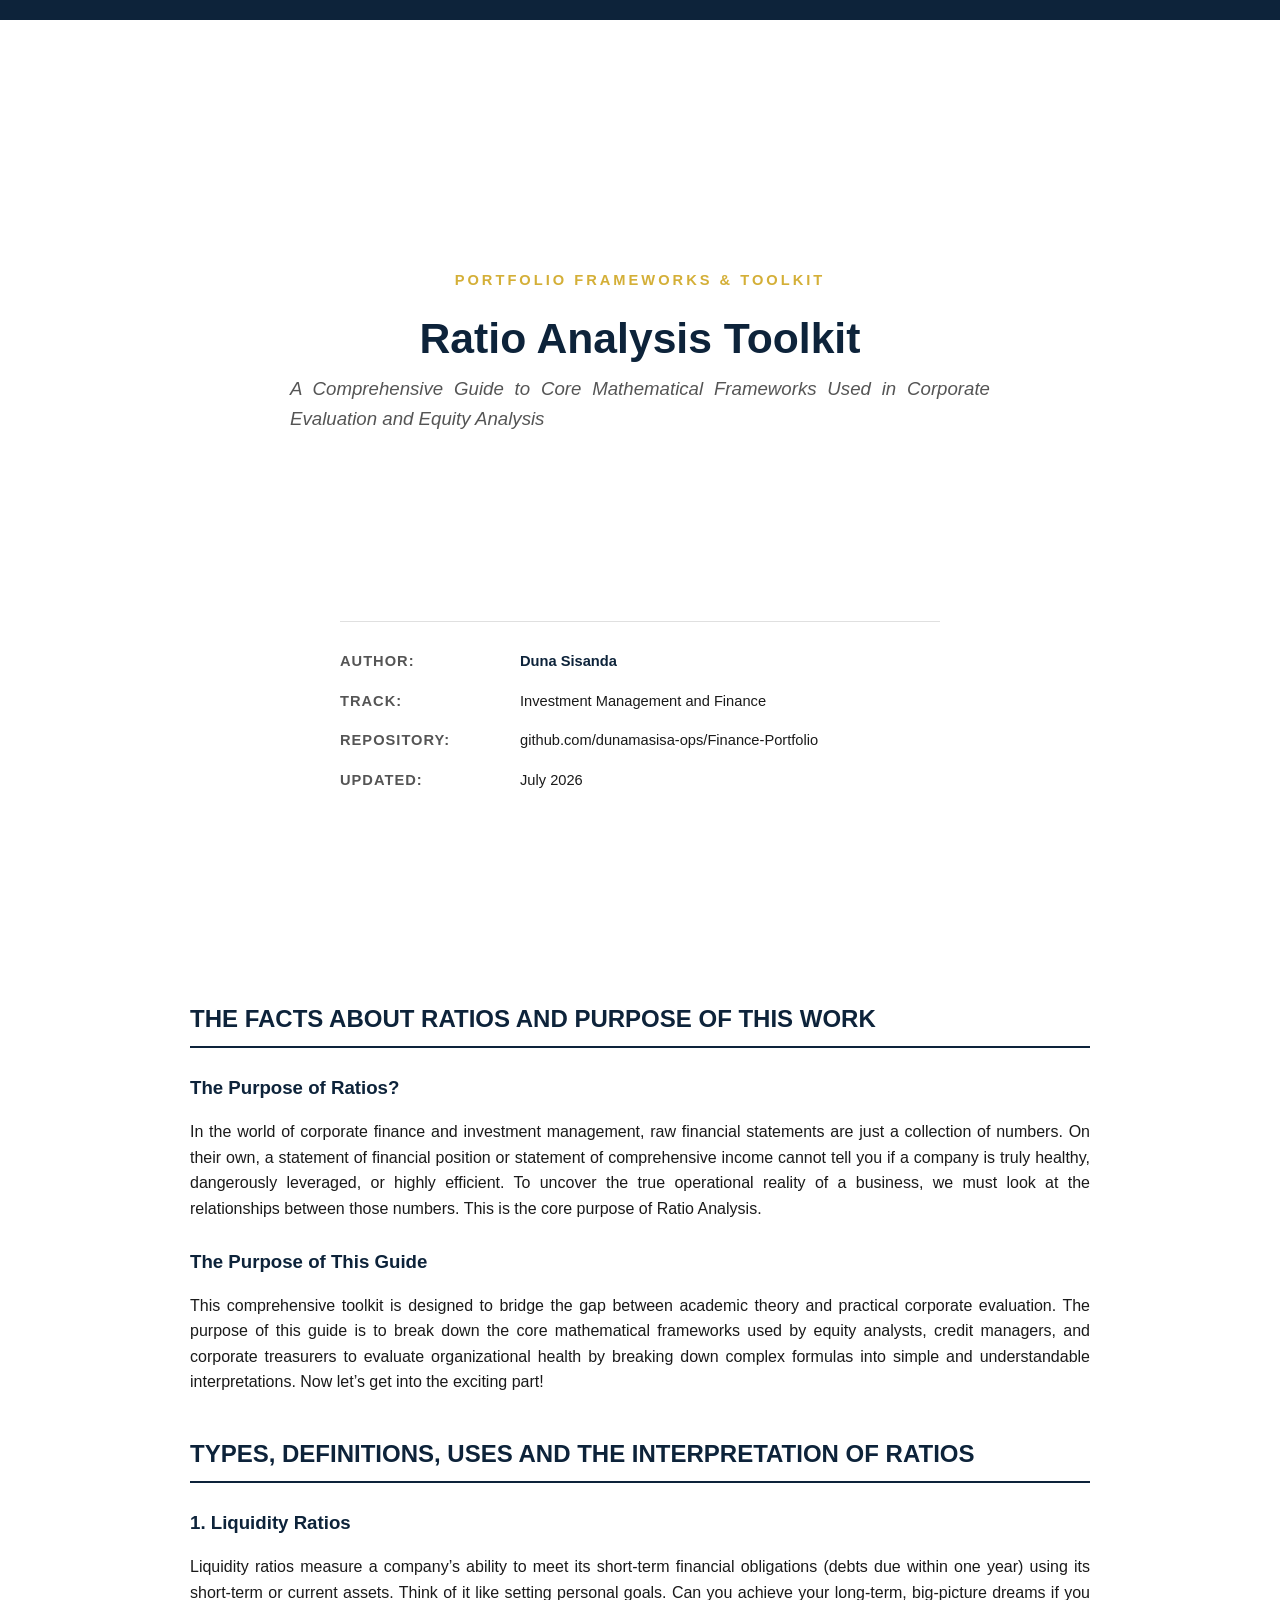
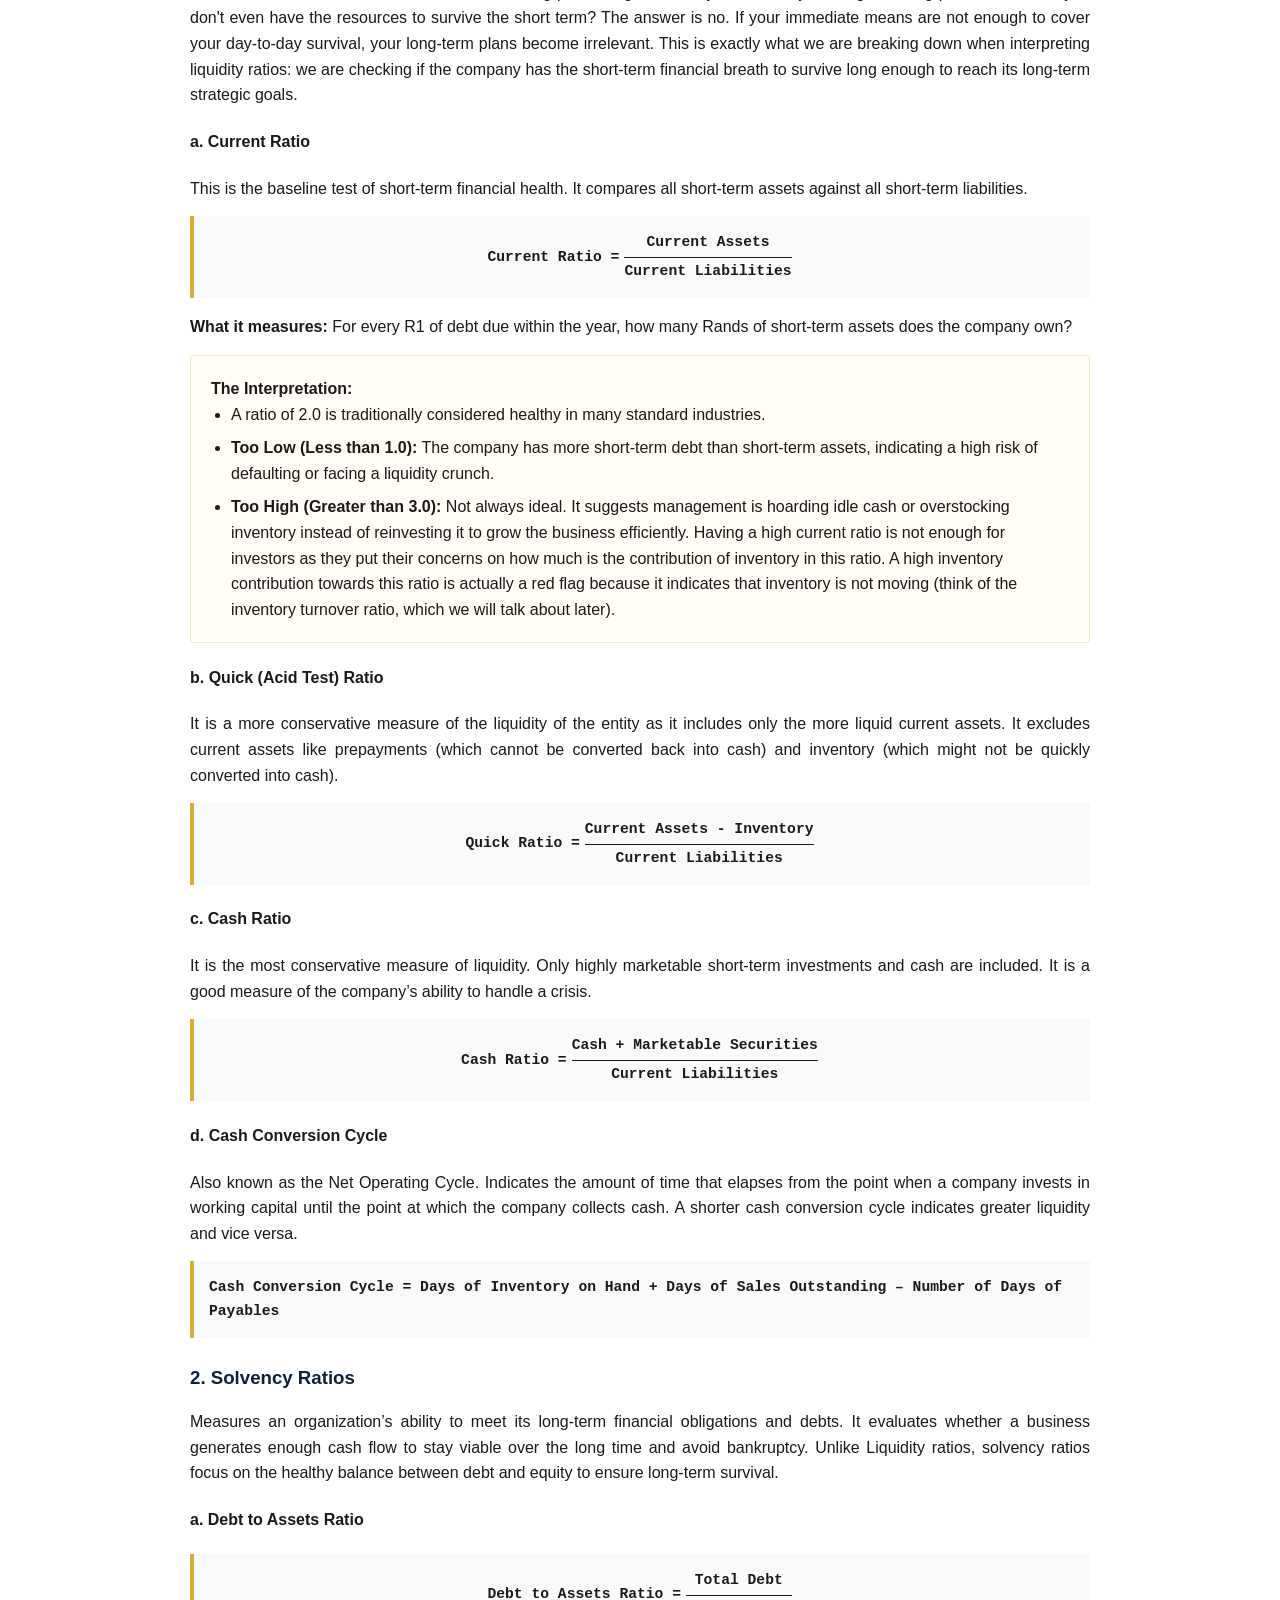
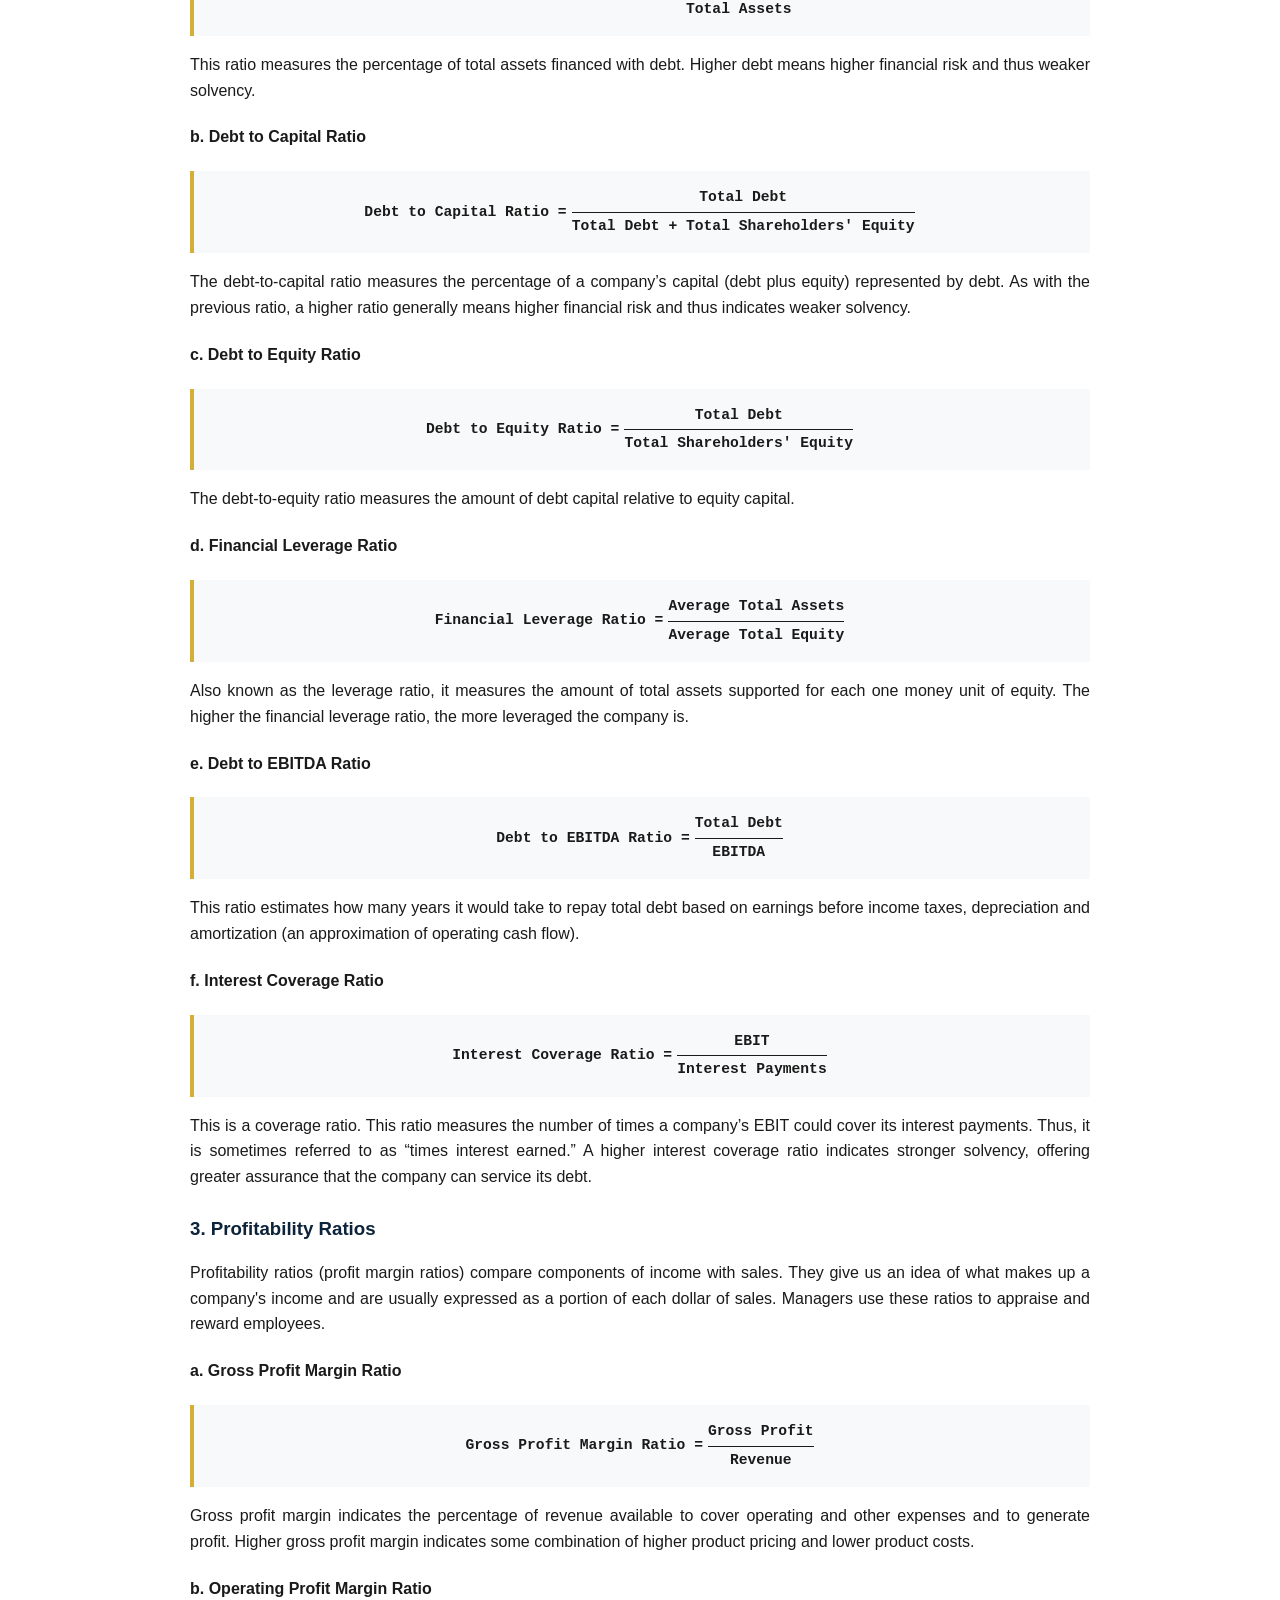
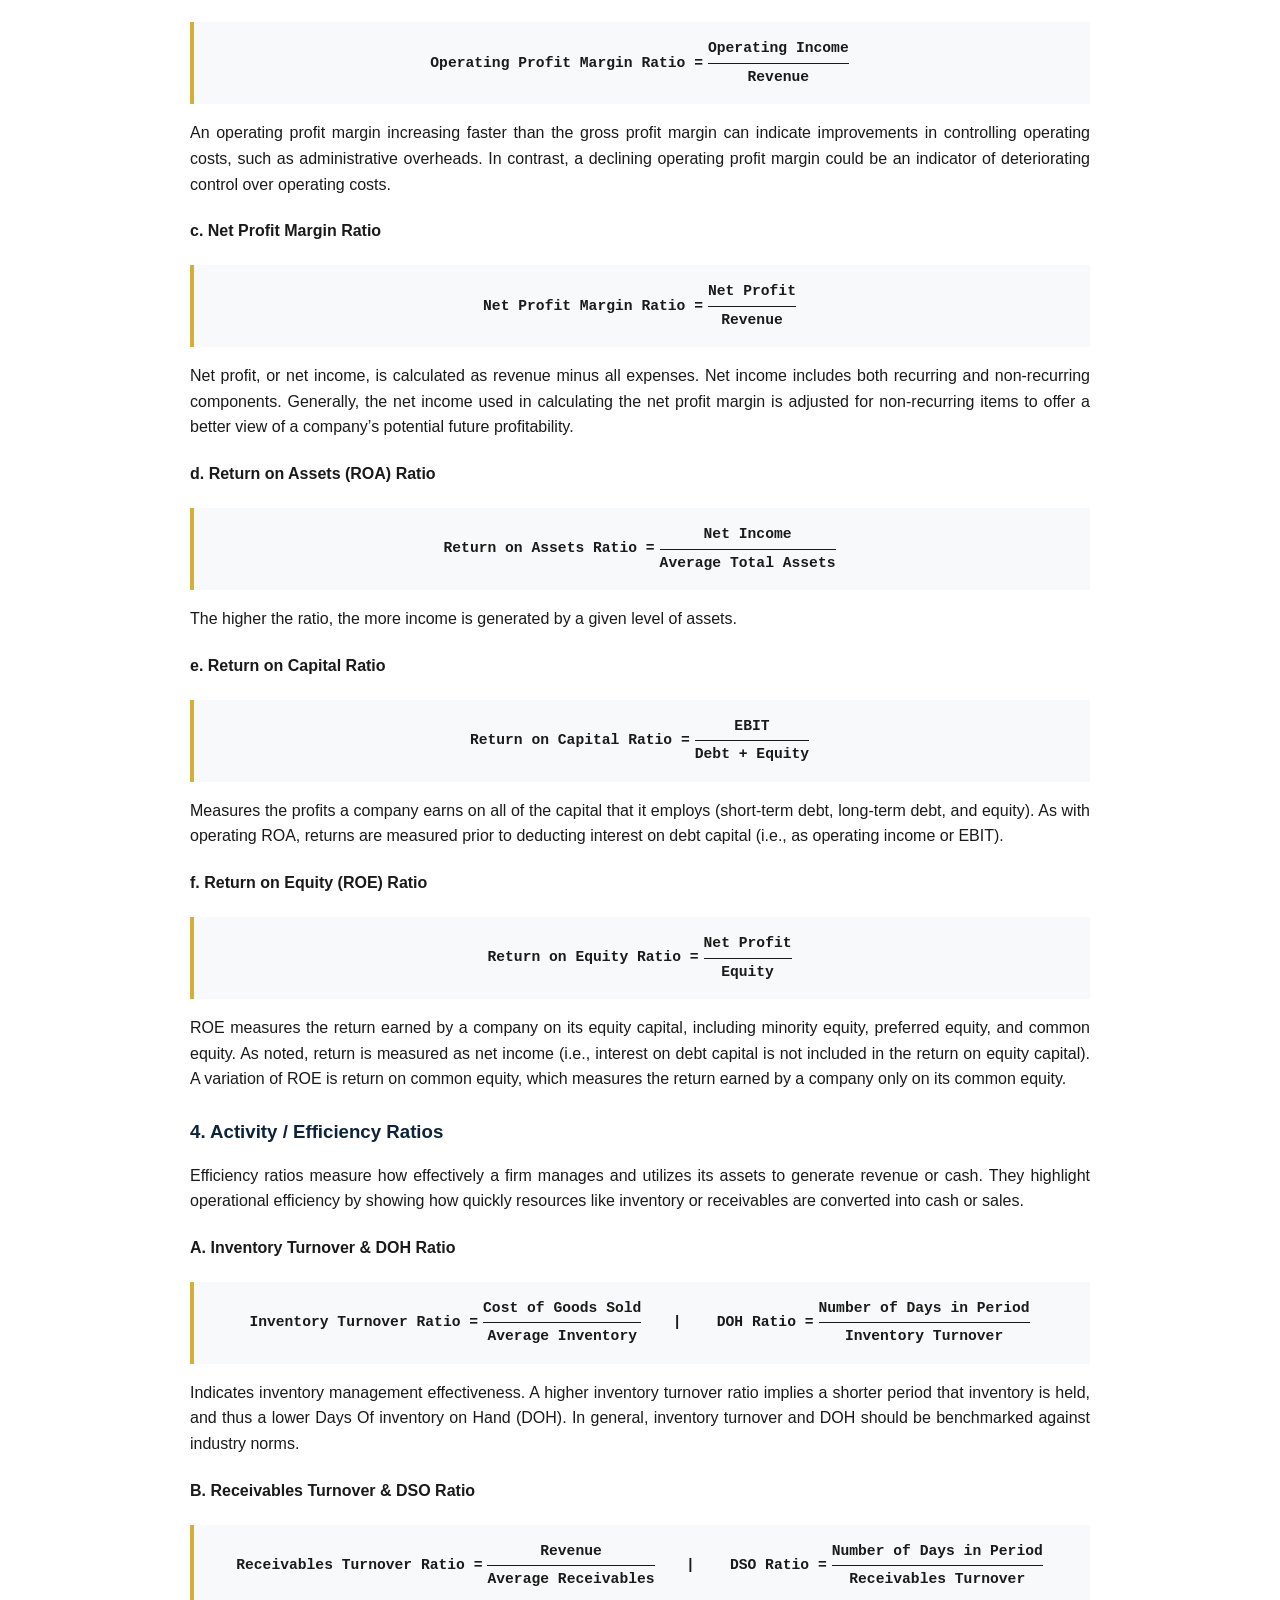
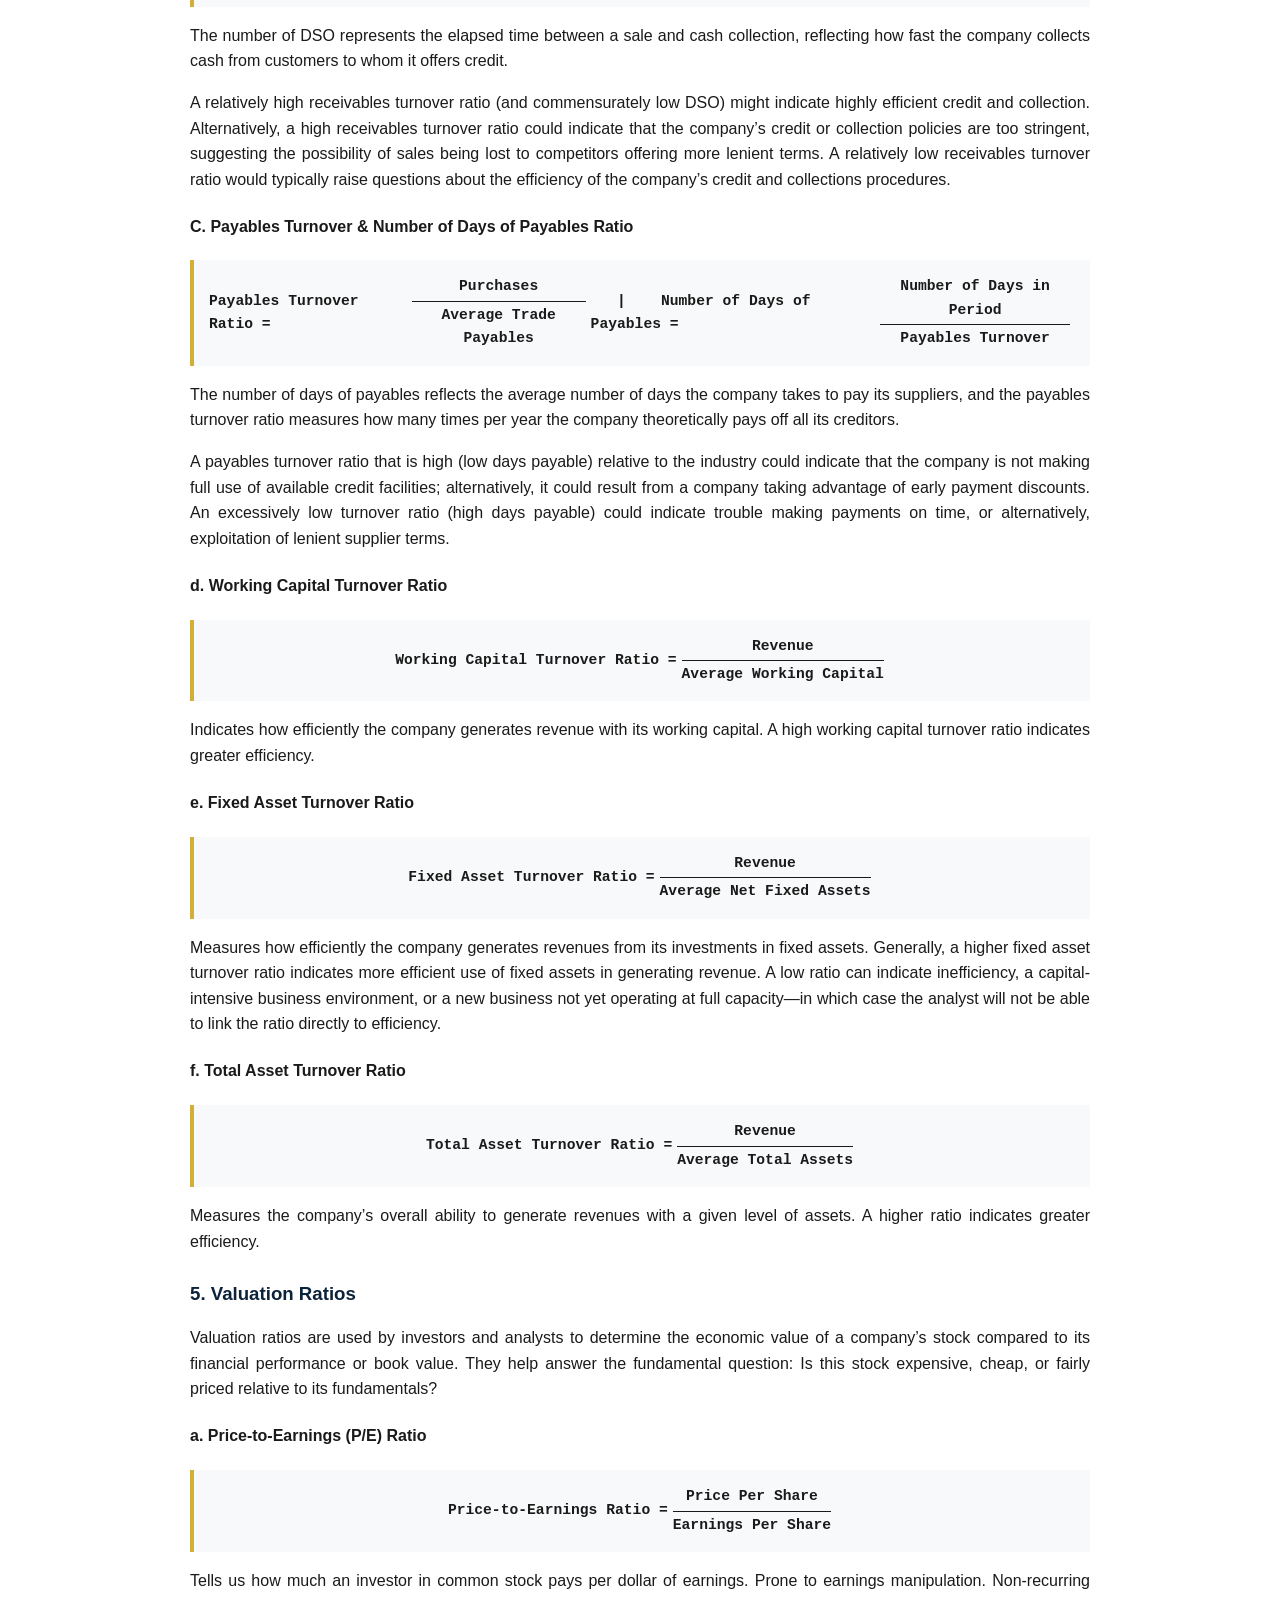
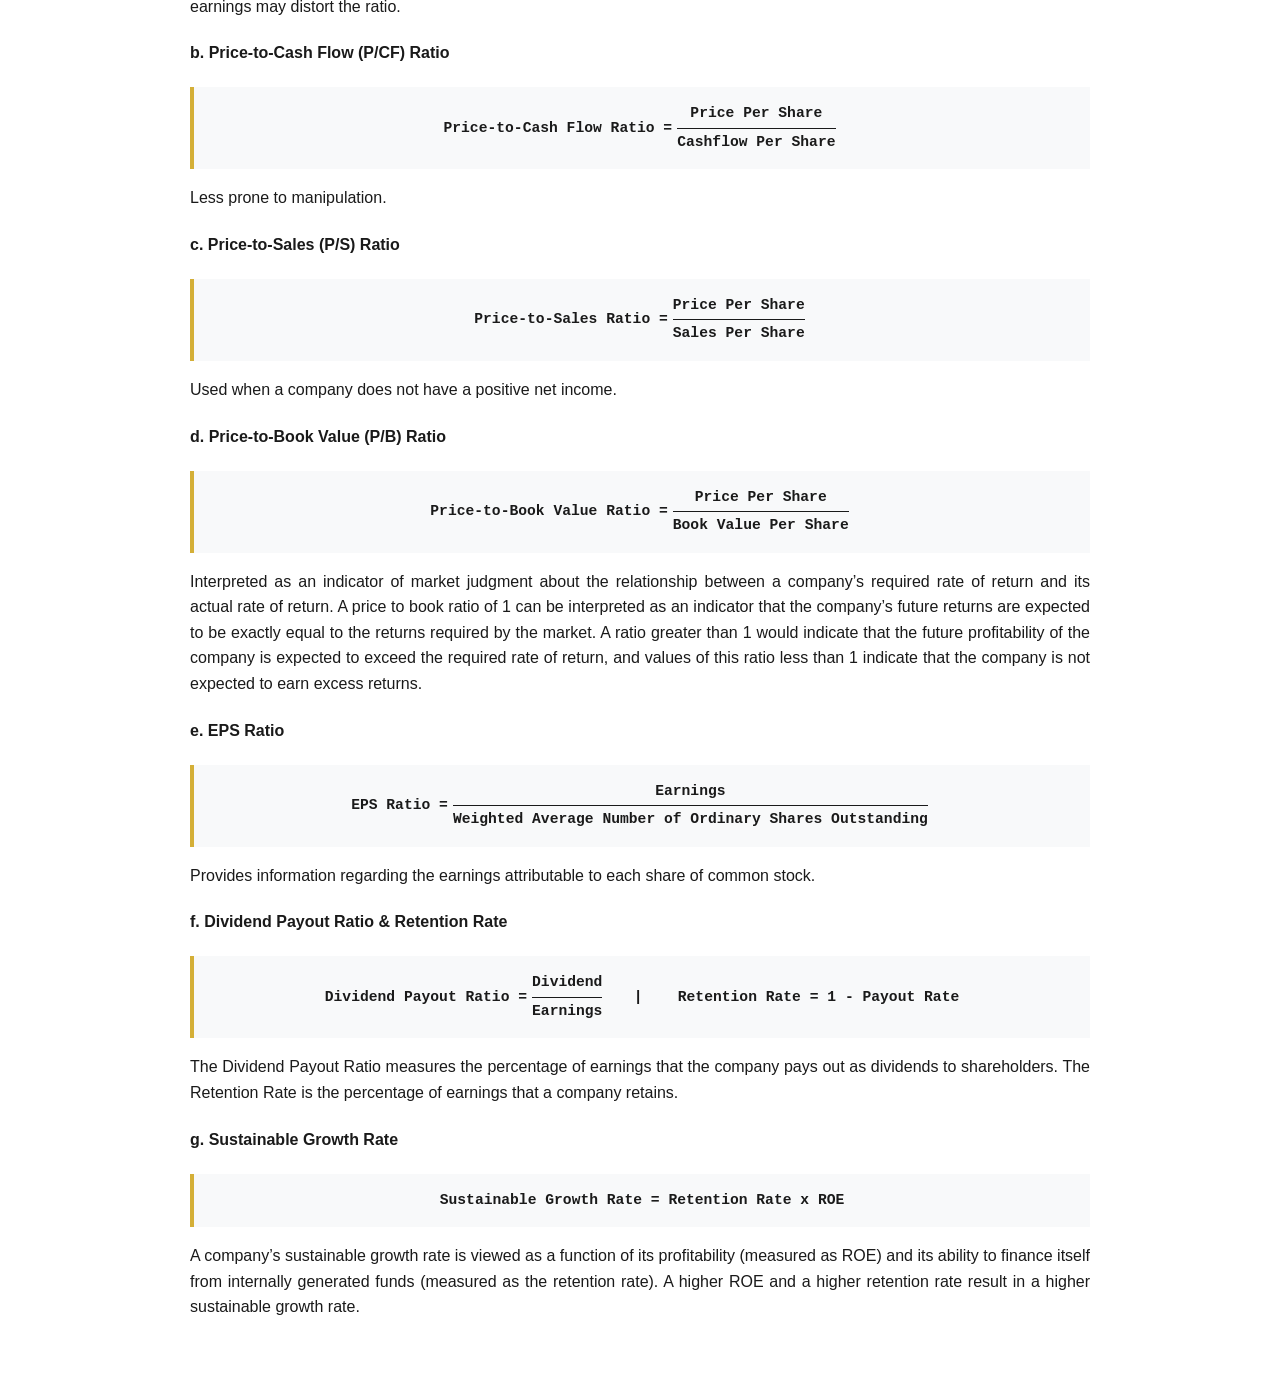
==== ratios.html @ 5b44b795 "Add financial analysis toolkit in ratios.html This HTML file contains a comprehensive financial anal" ====
<!DOCTYPE html>
<html lang="en">
<head>
    <meta charset="UTF-8">
    <meta name="viewport" content="width=device-width, initial-scale=1.0">
    <title>Financial Analysis & Valuation Toolkit</title>
    <style>
        :root {
            --primary-navy: #0d233a;
            --accent-gold: #d4af37;
            --dark-gray: #1a1a1a;
            --light-bg: #f8f9fa;
            --border-color: #e0e0e0;
            --text-muted: #555555;
        }

        body {
            font-family: 'Segoe UI', Arial, sans-serif;
            line-height: 1.6;
            color: var(--dark-gray);
            background-color: #ffffff;
            margin: 0;
            padding: 0;
        }

        /* Cover Page Section */
        .cover-page {
            height: 100vh;
            display: flex;
            flex-direction: column;
            justify-content: space-between;
            padding: 40px;
            box-sizing: border-box;
            background: linear-gradient(to bottom, var(--primary-navy) 20px, #ffffff 20px);
        }

        .cover-header {
            text-align: center;
            margin-top: 40px;
        }

        .portfolio-tag {
            font-size: 11pt;
            text-transform: uppercase;
            letter-spacing: 3px;
            color: var(--accent-gold);
            font-weight: bold;
        }

        .main-title {
            font-size: 32pt;
            font-weight: bold;
            color: var(--primary-navy);
            margin: 20px 0 10px 0;
            line-height: 1.2;
        }

        .subtitle {
            font-size: 14pt;
            font-style: italic;
            color: var(--text-muted);
            max-width: 700px;
            margin: 0 auto;
        }

        .cover-metadata {
            width: 100%;
            max-width: 600px;
            margin: 0 auto 60px auto;
            border-top: 1px solid var(--border-color);
            padding-top: 20px;
        }

        .meta-table {
            width: 100%;
            border-collapse: collapse;
        }

        .meta-table td {
            padding: 8px 0;
            font-size: 11pt;
        }

        .meta-label {
            font-weight: bold;
            color: var(--text-muted);
            text-transform: uppercase;
            letter-spacing: 1px;
            width: 30%;
        }

        .meta-value {
            color: var(--dark-gray);
        }

        /* Content Section */
        .content-container {
            max-width: 900px;
            margin: 0 auto;
            padding: 60px 20px;
        }

        h2 {
            color: var(--primary-navy);
            border-bottom: 2px solid var(--primary-navy);
            padding-bottom: 8px;
            margin-top: 40px;
            text-transform: uppercase;
            font-size: 18pt;
        }

        h3 {
            color: var(--primary-navy);
            font-size: 14pt;
            margin-top: 25px;
            margin-bottom: 10px;
        }

        p {
            margin-bottom: 15px;
            text-align: justify;
        }

        .formula-box {
            background-color: var(--light-bg);
            border-left: 4px solid var(--accent-gold);
            padding: 15px;
            margin: 15px 0;
            font-family: 'Courier New', Courier, monospace;
            font-weight: bold;
            font-size: 11pt;
            display: flex;
            align-items: center;
            justify-content: center;
        }

        .formula-fraction {
            display: inline-flex;
            flex-direction: column;
            vertical-align: middle;
            text-align: center;
            padding: 0 5px;
        }

        .numerator {
            border-bottom: 1px solid var(--dark-gray);
            padding-bottom: 2px;
        }

        .denominator {
            padding-top: 2px;
        }

        .interpretation-box {
            background-color: #fffdf6;
            border: 1px solid #f1e6c4;
            padding: 20px;
            border-radius: 4px;
            margin: 15px 0;
        }

        .interpretation-box ul {
            margin: 0;
            padding-left: 20px;
        }

        .interpretation-box li {
            margin-bottom: 8px;
        }

        .interpretation-box li:last-child {
            margin-bottom: 0;
        }

        .back-to-top {
            text-align: right;
            font-size: 9pt;
            margin-top: 10px;
        }

        .back-to-top a {
            color: var(--accent-gold);
            text-decoration: none;
            font-weight: bold;
        }
    </style>
</head>
<body>

    <!-- PORTFOLIO COVER PAGE -->
    <div class="cover-page">
        <div></div>
        <div class="cover-header">
            <span class="portfolio-tag">Portfolio Frameworks & Toolkit</span>
            <h1 class="main-title">Ratio Analysis Toolkit</h1>
            <p class="subtitle">A Comprehensive Guide to Core Mathematical Frameworks Used in Corporate Evaluation and Equity Analysis</p>
        </div>

        <div class="cover-metadata">
            <table class="meta-table">
                <tr>
                    <td class="meta-label">Author:</td>
                    <td class="meta-value" style="font-weight: bold; color: var(--primary-navy);">Duna Sisanda</td>
                </tr>
                <tr>
                    <td class="meta-label">Track:</td>
                    <td class="meta-value">Investment Management and Finance</td>
                </tr>
                <tr>
                    <td class="meta-label">Repository:</td>
                    <td class="meta-value">github.com/dunamasisa-ops/Finance-Portfolio</td>
                </tr>
                <tr>
                    <td class="meta-label">Updated:</td>
                    <td class="meta-value">July 2026</td>
                </tr>
            </table>
        </div>
    </div>

    <!-- MAIN PORTFOLIO CONTENT -->
    <div class="content-container">
        
        <h2>The Facts About Ratios and Purpose of This Work</h2>
        <h3>The Purpose of Ratios?</h3>
        <p>In the world of corporate finance and investment management, raw financial statements are just a collection of numbers. On their own, a statement of financial position or statement of comprehensive income cannot tell you if a company is truly healthy, dangerously leveraged, or highly efficient. To uncover the true operational reality of a business, we must look at the relationships between those numbers. This is the core purpose of Ratio Analysis.</p>
        
        <h3>The Purpose of This Guide</h3>
        <p>This comprehensive toolkit is designed to bridge the gap between academic theory and practical corporate evaluation. The purpose of this guide is to break down the core mathematical frameworks used by equity analysts, credit managers, and corporate treasurers to evaluate organizational health by breaking down complex formulas into simple and understandable interpretations. Now let’s get into the exciting part!</p>

        <h2>Types, Definitions, Uses and the Interpretation of Ratios</h2>

        <!-- 1. LIQUIDITY RATIOS -->
        <h3>1. Liquidity Ratios</h3>
        <p>Liquidity ratios measure a company’s ability to meet its short-term financial obligations (debts due within one year) using its short-term or current assets. Think of it like setting personal goals. Can you achieve your long-term, big-picture dreams if you don't even have the resources to survive the short term? The answer is no. If your immediate means are not enough to cover your day-to-day survival, your long-term plans become irrelevant. This is exactly what we are breaking down when interpreting liquidity ratios: we are checking if the company has the short-term financial breath to survive long enough to reach its long-term strategic goals.</p>

        <h4>a. Current Ratio</h4>
        <p>This is the baseline test of short-term financial health. It compares all short-term assets against all short-term liabilities.</p>
        
        <div class="formula-box">
            Current Ratio = 
            <div class="formula-fraction">
                <span class="numerator">Current Assets</span>
                <span class="denominator">Current Liabilities</span>
            </div>
        </div>

        <p><strong>What it measures:</strong> For every R1 of debt due within the year, how many Rands of short-term assets does the company own?</p>
        
        <div class="interpretation-box">
            <strong>The Interpretation:</strong>
            <ul>
                <li>A ratio of 2.0 is traditionally considered healthy in many standard industries.</li>
                <li><strong>Too Low (Less than 1.0):</strong> The company has more short-term debt than short-term assets, indicating a high risk of defaulting or facing a liquidity crunch.</li>
                <li><strong>Too High (Greater than 3.0):</strong> Not always ideal. It suggests management is hoarding idle cash or overstocking inventory instead of reinvesting it to grow the business efficiently. Having a high current ratio is not enough for investors as they put their concerns on how much is the contribution of inventory in this ratio. A high inventory contribution towards this ratio is actually a red flag because it indicates that inventory is not moving (think of the inventory turnover ratio, which we will talk about later).</li>
            </ul>
        </div>

        <h4>b. Quick (Acid Test) Ratio</h4>
        <p>It is a more conservative measure of the liquidity of the entity as it includes only the more liquid current assets. It excludes current assets like prepayments (which cannot be converted back into cash) and inventory (which might not be quickly converted into cash).</p>
        
        <div class="formula-box">
            Quick Ratio = 
            <div class="formula-fraction">
                <span class="numerator">Current Assets - Inventory</span>
                <span class="denominator">Current Liabilities</span>
            </div>
        </div>

        <h4>c. Cash Ratio</h4>
        <p>It is the most conservative measure of liquidity. Only highly marketable short-term investments and cash are included. It is a good measure of the company’s ability to handle a crisis.</p>
        
        <div class="formula-box">
            Cash Ratio = 
            <div class="formula-fraction">
                <span class="numerator">Cash + Marketable Securities</span>
                <span class="denominator">Current Liabilities</span>
            </div>
        </div>

        <h4>d. Cash Conversion Cycle</h4>
        <p>Also known as the Net Operating Cycle. Indicates the amount of time that elapses from the point when a company invests in working capital until the point at which the company collects cash. A shorter cash conversion cycle indicates greater liquidity and vice versa.</p>
        
        <div class="formula-box">
            Cash Conversion Cycle = Days of Inventory on Hand + Days of Sales Outstanding – Number of Days of Payables
        </div>

        <!-- 2. SOLVENCY RATIOS -->
        <h3>2. Solvency Ratios</h3>
        <p>Measures an organization’s ability to meet its long-term financial obligations and debts. It evaluates whether a business generates enough cash flow to stay viable over the long time and avoid bankruptcy. Unlike Liquidity ratios, solvency ratios focus on the healthy balance between debt and equity to ensure long-term survival.</p>

        <h4>a. Debt to Assets Ratio</h4>
        <div class="formula-box">
            Debt to Assets Ratio = 
            <div class="formula-fraction">
                <span class="numerator">Total Debt</span>
                <span class="denominator">Total Assets</span>
            </div>
        </div>
        <p>This ratio measures the percentage of total assets financed with debt. Higher debt means higher financial risk and thus weaker solvency.</p>

        <h4>b. Debt to Capital Ratio</h4>
        <div class="formula-box">
            Debt to Capital Ratio = 
            <div class="formula-fraction">
                <span class="numerator">Total Debt</span>
                <span class="denominator">Total Debt + Total Shareholders' Equity</span>
            </div>
        </div>
        <p>The debt-to-capital ratio measures the percentage of a company’s capital (debt plus equity) represented by debt. As with the previous ratio, a higher ratio generally means higher financial risk and thus indicates weaker solvency.</p>

        <h4>c. Debt to Equity Ratio</h4>
        <div class="formula-box">
            Debt to Equity Ratio = 
            <div class="formula-fraction">
                <span class="numerator">Total Debt</span>
                <span class="denominator">Total Shareholders' Equity</span>
            </div>
        </div>
        <p>The debt-to-equity ratio measures the amount of debt capital relative to equity capital.</p>

        <h4>d. Financial Leverage Ratio</h4>
        <div class="formula-box">
            Financial Leverage Ratio = 
            <div class="formula-fraction">
                <span class="numerator">Average Total Assets</span>
                <span class="denominator">Average Total Equity</span>
            </div>
        </div>
        <p>Also known as the leverage ratio, it measures the amount of total assets supported for each one money unit of equity. The higher the financial leverage ratio, the more leveraged the company is.</p>

        <h4>e. Debt to EBITDA Ratio</h4>
        <div class="formula-box">
            Debt to EBITDA Ratio = 
            <div class="formula-fraction">
                <span class="numerator">Total Debt</span>
                <span class="denominator">EBITDA</span>
            </div>
        </div>
        <p>This ratio estimates how many years it would take to repay total debt based on earnings before income taxes, depreciation and amortization (an approximation of operating cash flow).</p>

        <h4>f. Interest Coverage Ratio</h4>
        <div class="formula-box">
            Interest Coverage Ratio = 
            <div class="formula-fraction">
                <span class="numerator">EBIT</span>
                <span class="denominator">Interest Payments</span>
            </div>
        </div>
        <p>This is a coverage ratio. This ratio measures the number of times a company’s EBIT could cover its interest payments. Thus, it is sometimes referred to as “times interest earned.” A higher interest coverage ratio indicates stronger solvency, offering greater assurance that the company can service its debt.</p>

        <!-- 3. PROFITABILITY RATIOS -->
        <h3>3. Profitability Ratios</h3>
        <p>Profitability ratios (profit margin ratios) compare components of income with sales. They give us an idea of what makes up a company's income and are usually expressed as a portion of each dollar of sales. Managers use these ratios to appraise and reward employees.</p>

        <h4>a. Gross Profit Margin Ratio</h4>
        <div class="formula-box">
            Gross Profit Margin Ratio = 
            <div class="formula-fraction">
                <span class="numerator">Gross Profit</span>
                <span class="denominator">Revenue</span>
            </div>
        </div>
        <p>Gross profit margin indicates the percentage of revenue available to cover operating and other expenses and to generate profit. Higher gross profit margin indicates some combination of higher product pricing and lower product costs.</p>

        <h4>b. Operating Profit Margin Ratio</h4>
        <div class="formula-box">
            Operating Profit Margin Ratio = 
            <div class="formula-fraction">
                <span class="numerator">Operating Income</span>
                <span class="denominator">Revenue</span>
            </div>
        </div>
        <p>An operating profit margin increasing faster than the gross profit margin can indicate improvements in controlling operating costs, such as administrative overheads. In contrast, a declining operating profit margin could be an indicator of deteriorating control over operating costs.</p>

        <h4>c. Net Profit Margin Ratio</h4>
        <div class="formula-box">
            Net Profit Margin Ratio = 
            <div class="formula-fraction">
                <span class="numerator">Net Profit</span>
                <span class="denominator">Revenue</span>
            </div>
        </div>
        <p>Net profit, or net income, is calculated as revenue minus all expenses. Net income includes both recurring and non-recurring components. Generally, the net income used in calculating the net profit margin is adjusted for non-recurring items to offer a better view of a company’s potential future profitability.</p>

        <h4>d. Return on Assets (ROA) Ratio</h4>
        <div class="formula-box">
            Return on Assets Ratio = 
            <div class="formula-fraction">
                <span class="numerator">Net Income</span>
                <span class="denominator">Average Total Assets</span>
            </div>
        </div>
        <p>The higher the ratio, the more income is generated by a given level of assets.</p>

        <h4>e. Return on Capital Ratio</h4>
        <div class="formula-box">
            Return on Capital Ratio = 
            <div class="formula-fraction">
                <span class="numerator">EBIT</span>
                <span class="denominator">Debt + Equity</span>
            </div>
        </div>
        <p>Measures the profits a company earns on all of the capital that it employs (short-term debt, long-term debt, and equity). As with operating ROA, returns are measured prior to deducting interest on debt capital (i.e., as operating income or EBIT).</p>

        <h4>f. Return on Equity (ROE) Ratio</h4>
        <div class="formula-box">
            Return on Equity Ratio = 
            <div class="formula-fraction">
                <span class="numerator">Net Profit</span>
                <span class="denominator">Equity</span>
            </div>
        </div>
        <p>ROE measures the return earned by a company on its equity capital, including minority equity, preferred equity, and common equity. As noted, return is measured as net income (i.e., interest on debt capital is not included in the return on equity capital). A variation of ROE is return on common equity, which measures the return earned by a company only on its common equity.</p>

        <!-- 4. ACTIVITY / EFFICIENCY RATIOS -->
        <h3>4. Activity / Efficiency Ratios</h3>
        <p>Efficiency ratios measure how effectively a firm manages and utilizes its assets to generate revenue or cash. They highlight operational efficiency by showing how quickly resources like inventory or receivables are converted into cash or sales.</p>

        <h4>A. Inventory Turnover & DOH Ratio</h4>
        <div class="formula-box">
            Inventory Turnover Ratio = 
            <div class="formula-fraction">
                <span class="numerator">Cost of Goods Sold</span>
                <span class="denominator">Average Inventory</span>
            </div>
            &nbsp;&nbsp;&nbsp;|&nbsp;&nbsp;&nbsp;
            DOH Ratio = 
            <div class="formula-fraction">
                <span class="numerator">Number of Days in Period</span>
                <span class="denominator">Inventory Turnover</span>
            </div>
        </div>
        <p>Indicates inventory management effectiveness. A higher inventory turnover ratio implies a shorter period that inventory is held, and thus a lower Days Of inventory on Hand (DOH). In general, inventory turnover and DOH should be benchmarked against industry norms.</p>

        <h4>B. Receivables Turnover & DSO Ratio</h4>
        <div class="formula-box">
            Receivables Turnover Ratio = 
            <div class="formula-fraction">
                <span class="numerator">Revenue</span>
                <span class="denominator">Average Receivables</span>
            </div>
            &nbsp;&nbsp;&nbsp;|&nbsp;&nbsp;&nbsp;
            DSO Ratio = 
            <div class="formula-fraction">
                <span class="numerator">Number of Days in Period</span>
                <span class="denominator">Receivables Turnover</span>
            </div>
        </div>
        <p>The number of DSO represents the elapsed time between a sale and cash collection, reflecting how fast the company collects cash from customers to whom it offers credit.</p>
        <p>A relatively high receivables turnover ratio (and commensurately low DSO) might indicate highly efficient credit and collection. Alternatively, a high receivables turnover ratio could indicate that the company’s credit or collection policies are too stringent, suggesting the possibility of sales being lost to competitors offering more lenient terms. A relatively low receivables turnover ratio would typically raise questions about the efficiency of the company’s credit and collections procedures.</p>

        <h4>C. Payables Turnover & Number of Days of Payables Ratio</h4>
        <div class="formula-box">
            Payables Turnover Ratio = 
            <div class="formula-fraction">
                <span class="numerator">Purchases</span>
                <span class="denominator">Average Trade Payables</span>
            </div>
            &nbsp;&nbsp;&nbsp;|&nbsp;&nbsp;&nbsp;
            Number of Days of Payables = 
            <div class="formula-fraction">
                <span class="numerator">Number of Days in Period</span>
                <span class="denominator">Payables Turnover</span>
            </div>
        </div>
        <p>The number of days of payables reflects the average number of days the company takes to pay its suppliers, and the payables turnover ratio measures how many times per year the company theoretically pays off all its creditors.</p>
        <p>A payables turnover ratio that is high (low days payable) relative to the industry could indicate that the company is not making full use of available credit facilities; alternatively, it could result from a company taking advantage of early payment discounts. An excessively low turnover ratio (high days payable) could indicate trouble making payments on time, or alternatively, exploitation of lenient supplier terms.</p>

        <h4>d. Working Capital Turnover Ratio</h4>
        <div class="formula-box">
            Working Capital Turnover Ratio = 
            <div class="formula-fraction">
                <span class="numerator">Revenue</span>
                <span class="denominator">Average Working Capital</span>
            </div>
        </div>
        <p>Indicates how efficiently the company generates revenue with its working capital. A high working capital turnover ratio indicates greater efficiency.</p>

        <h4>e. Fixed Asset Turnover Ratio</h4>
        <div class="formula-box">
            Fixed Asset Turnover Ratio = 
            <div class="formula-fraction">
                <span class="numerator">Revenue</span>
                <span class="denominator">Average Net Fixed Assets</span>
            </div>
        </div>
        <p>Measures how efficiently the company generates revenues from its investments in fixed assets. Generally, a higher fixed asset turnover ratio indicates more efficient use of fixed assets in generating revenue. A low ratio can indicate inefficiency, a capital-intensive business environment, or a new business not yet operating at full capacity—in which case the analyst will not be able to link the ratio directly to efficiency.</p>

        <h4>f. Total Asset Turnover Ratio</h4>
        <div class="formula-box">
            Total Asset Turnover Ratio = 
            <div class="formula-fraction">
                <span class="numerator">Revenue</span>
                <span class="denominator">Average Total Assets</span>
            </div>
        </div>
        <p>Measures the company’s overall ability to generate revenues with a given level of assets. A higher ratio indicates greater efficiency.</p>

        <!-- 5. VALUATION RATIOS -->
        <h3>5. Valuation Ratios</h3>
        <p>Valuation ratios are used by investors and analysts to determine the economic value of a company’s stock compared to its financial performance or book value. They help answer the fundamental question: Is this stock expensive, cheap, or fairly priced relative to its fundamentals?</p>

        <h4>a. Price-to-Earnings (P/E) Ratio</h4>
        <div class="formula-box">
            Price-to-Earnings Ratio = 
            <div class="formula-fraction">
                <span class="numerator">Price Per Share</span>
                <span class="denominator">Earnings Per Share</span>
            </div>
        </div>
        <p>Tells us how much an investor in common stock pays per dollar of earnings. Prone to earnings manipulation. Non-recurring earnings may distort the ratio.</p>

        <h4>b. Price-to-Cash Flow (P/CF) Ratio</h4>
        <div class="formula-box">
            Price-to-Cash Flow Ratio = 
            <div class="formula-fraction">
                <span class="numerator">Price Per Share</span>
                <span class="denominator">Cashflow Per Share</span>
            </div>
        </div>
        <p>Less prone to manipulation.</p>

        <h4>c. Price-to-Sales (P/S) Ratio</h4>
        <div class="formula-box">
            Price-to-Sales Ratio = 
            <div class="formula-fraction">
                <span class="numerator">Price Per Share</span>
                <span class="denominator">Sales Per Share</span>
            </div>
        </div>
        <p>Used when a company does not have a positive net income.</p>

        <h4>d. Price-to-Book Value (P/B) Ratio</h4>
        <div class="formula-box">
            Price-to-Book Value Ratio = 
            <div class="formula-fraction">
                <span class="numerator">Price Per Share</span>
                <span class="denominator">Book Value Per Share</span>
            </div>
        </div>
        <p>Interpreted as an indicator of market judgment about the relationship between a company’s required rate of return and its actual rate of return. A price to book ratio of 1 can be interpreted as an indicator that the company’s future returns are expected to be exactly equal to the returns required by the market. A ratio greater than 1 would indicate that the future profitability of the company is expected to exceed the required rate of return, and values of this ratio less than 1 indicate that the company is not expected to earn excess returns.</p>

        <h4>e. EPS Ratio</h4>
        <div class="formula-box">
            EPS Ratio = 
            <div class="formula-fraction">
                <span class="numerator">Earnings</span>
                <span class="denominator">Weighted Average Number of Ordinary Shares Outstanding</span>
            </div>
        </div>
        <p>Provides information regarding the earnings attributable to each share of common stock.</p>

        <h4>f. Dividend Payout Ratio & Retention Rate</h4>
        <div class="formula-box">
            Dividend Payout Ratio = 
            <div class="formula-fraction">
                <span class="numerator">Dividend</span>
                <span class="denominator">Earnings</span>
            </div>
            &nbsp;&nbsp;&nbsp;|&nbsp;&nbsp;&nbsp;
            Retention Rate = 1 - Payout Rate
        </div>
        <p>The Dividend Payout Ratio measures the percentage of earnings that the company pays out as dividends to shareholders. The Retention Rate is the percentage of earnings that a company retains.</p>

        <h4>g. Sustainable Growth Rate</h4>
        <div class="formula-box">
            Sustainable Growth Rate = Retention Rate x ROE
        </div>
        <p>A company’s sustainable growth rate is viewed as a function of its profitability (measured as ROE) and its ability to finance itself from internally generated funds (measured as the retention rate). A higher ROE and a higher retention rate result in a higher sustainable growth rate.</p>

    </div>
</body>
</html>
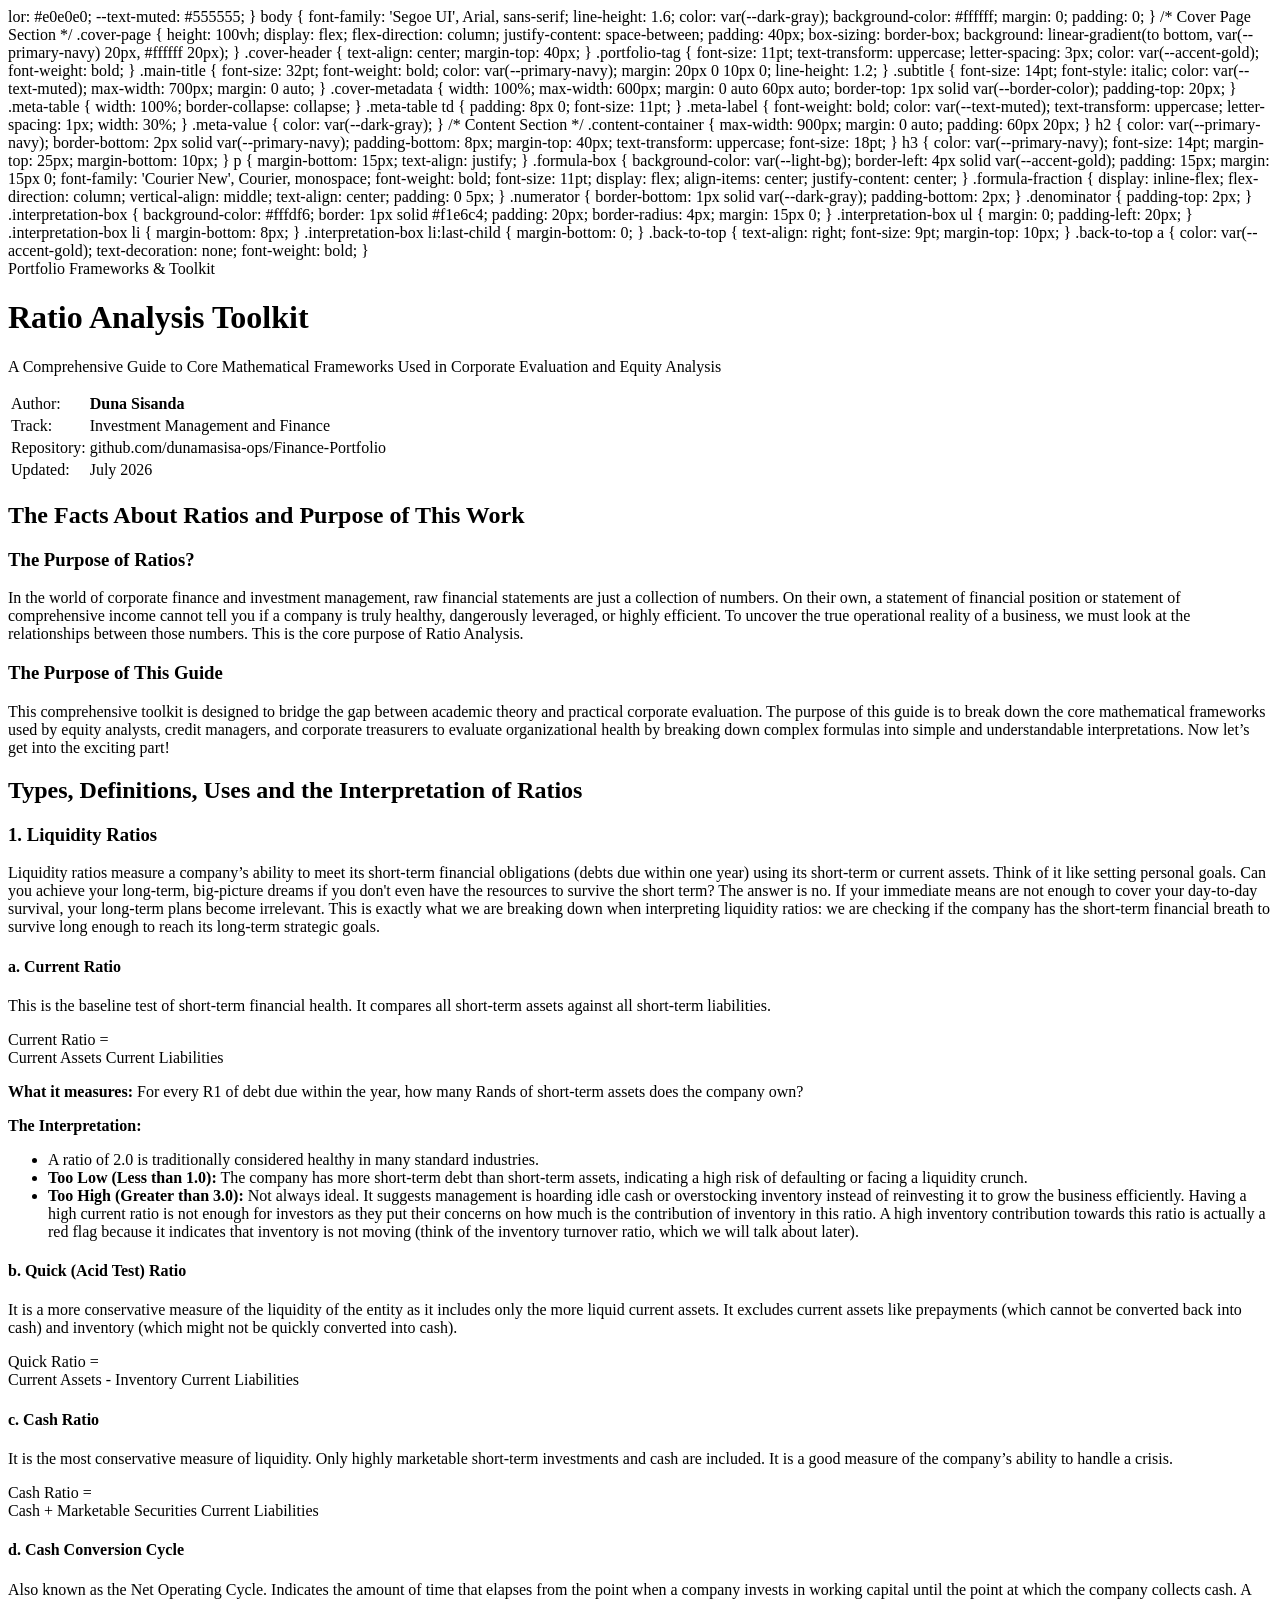
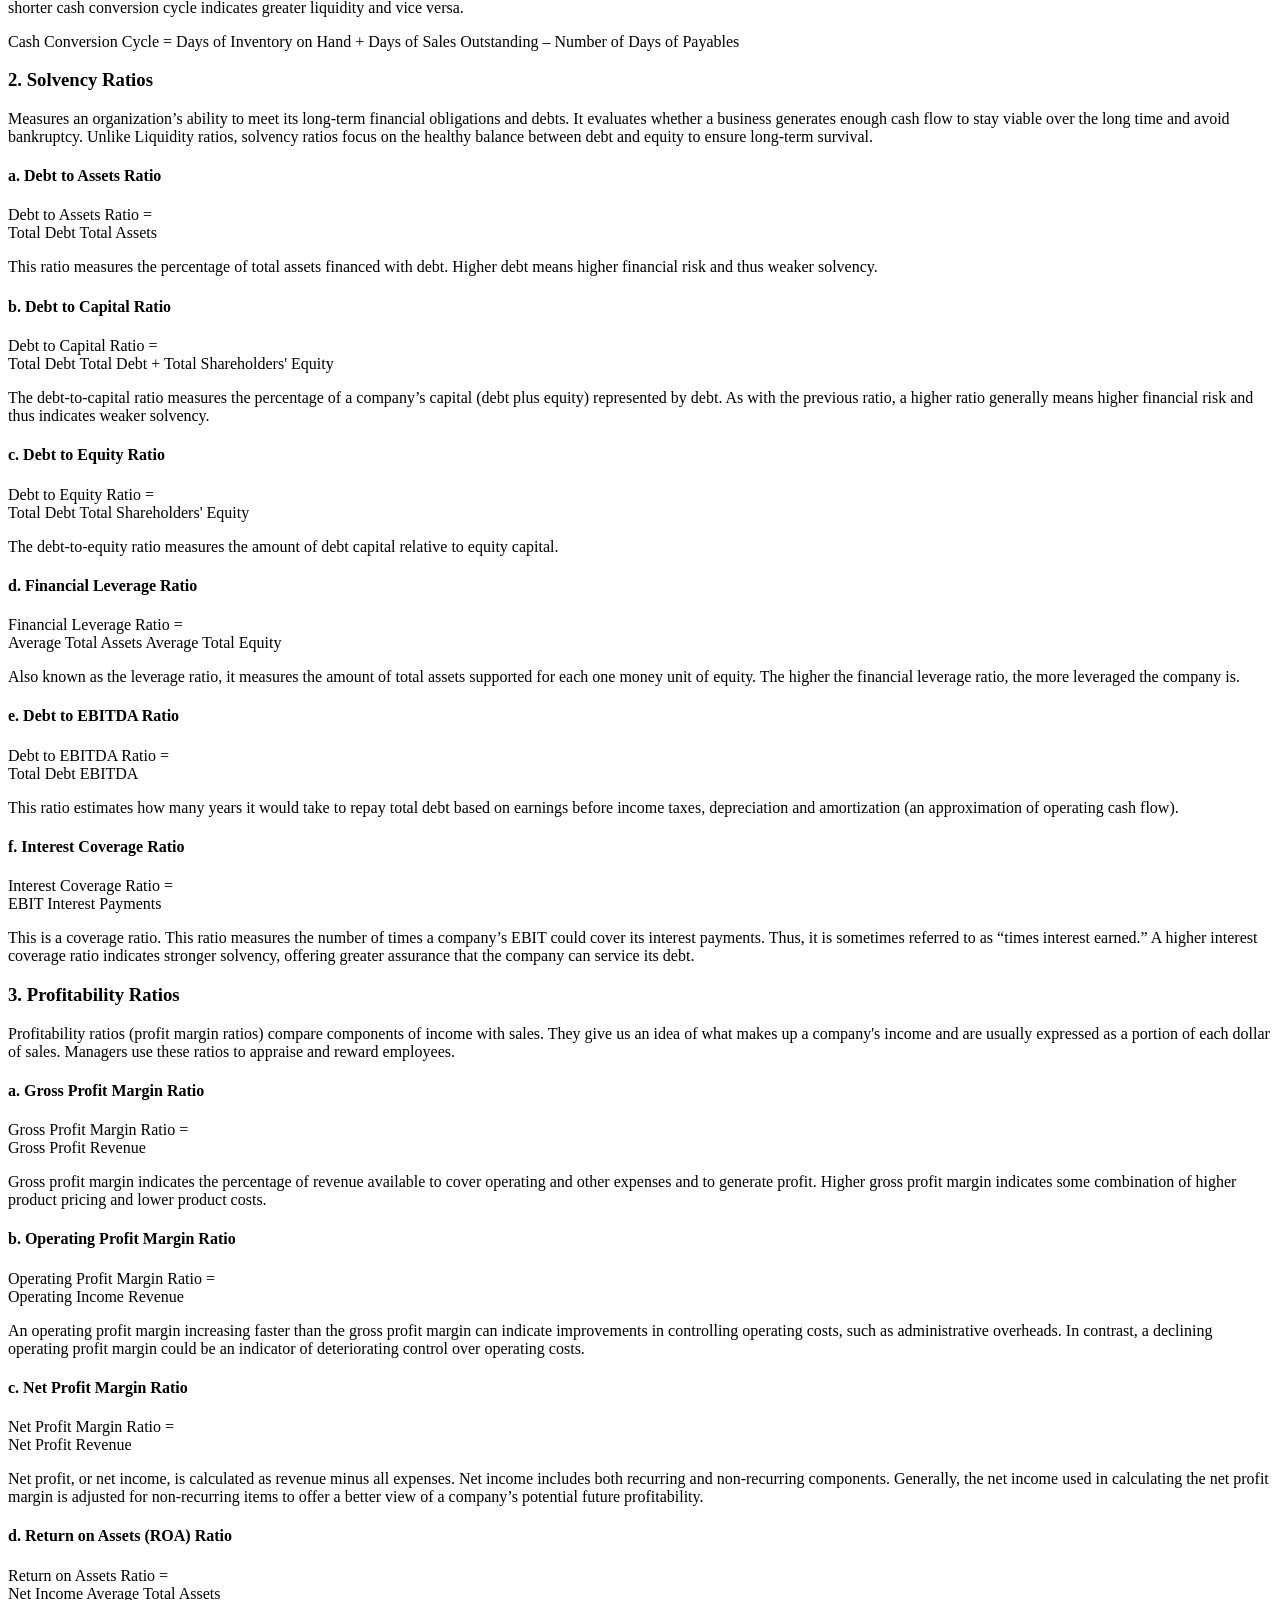
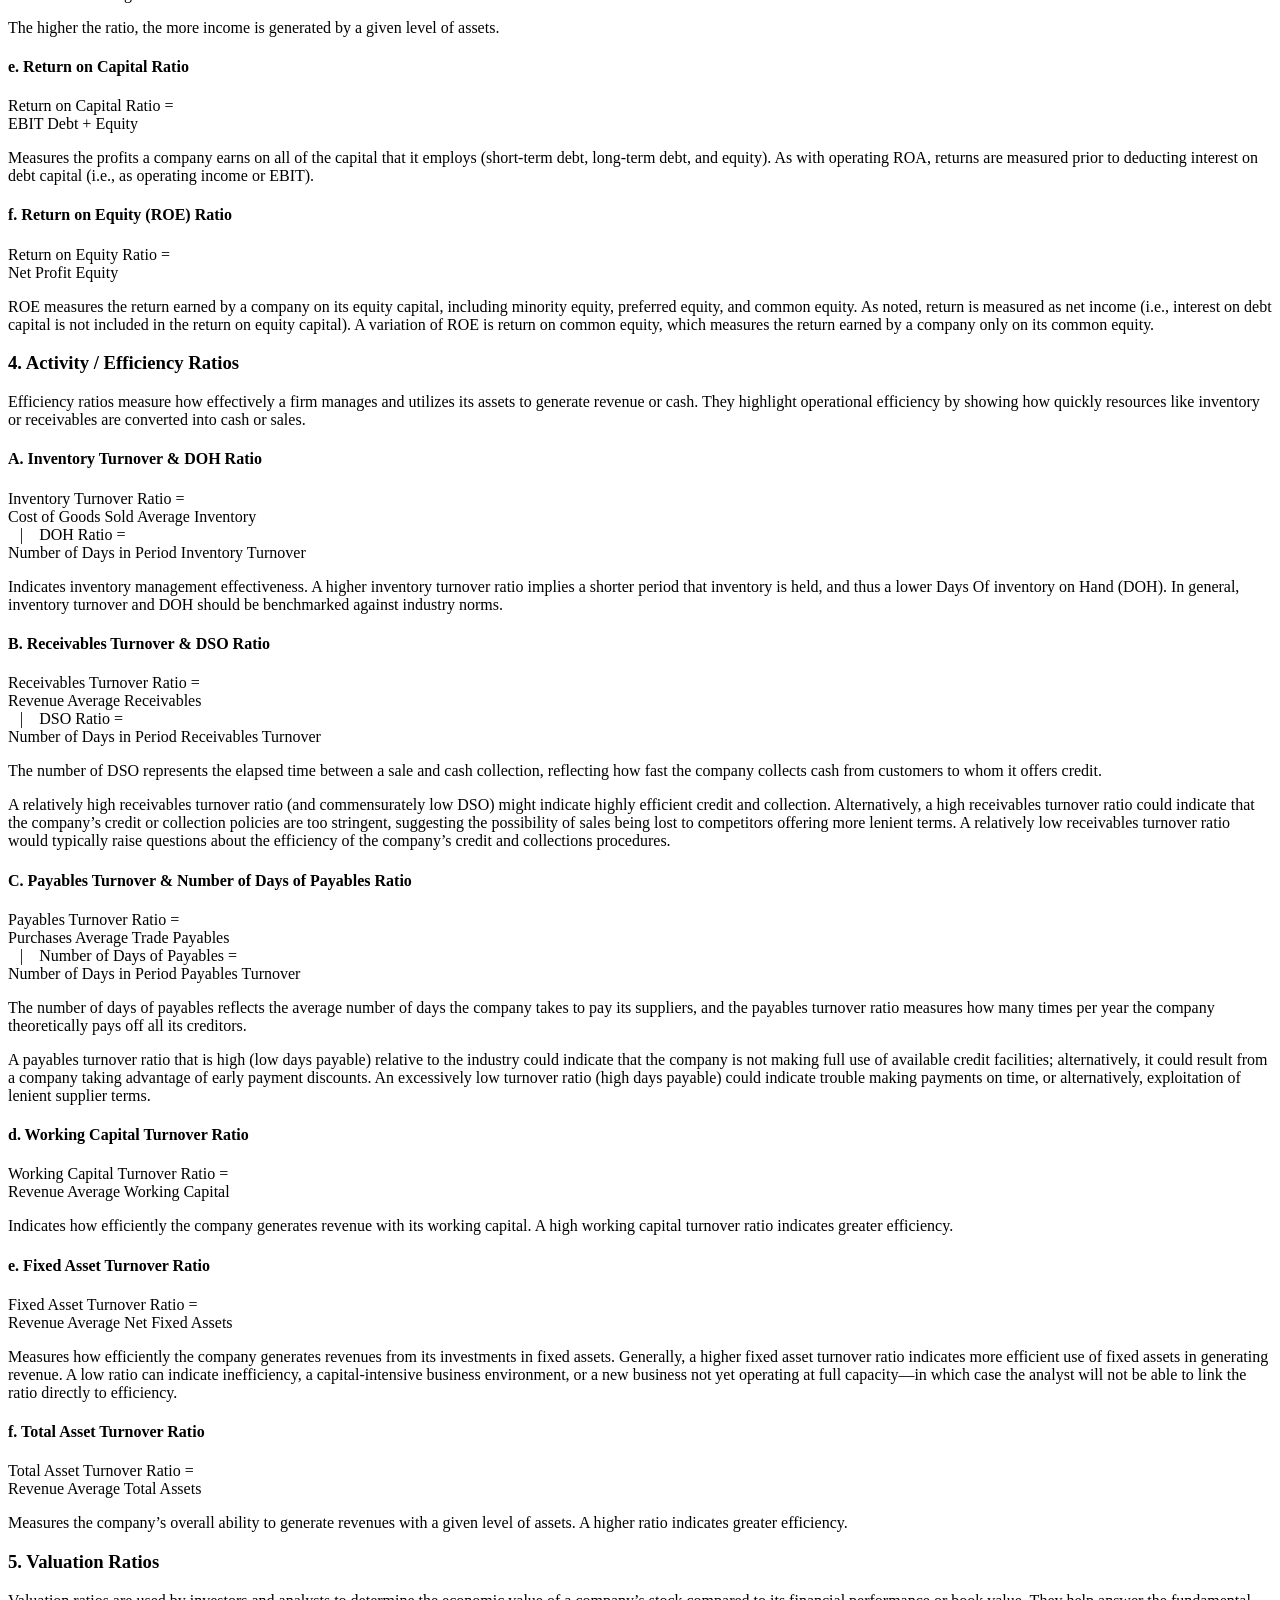
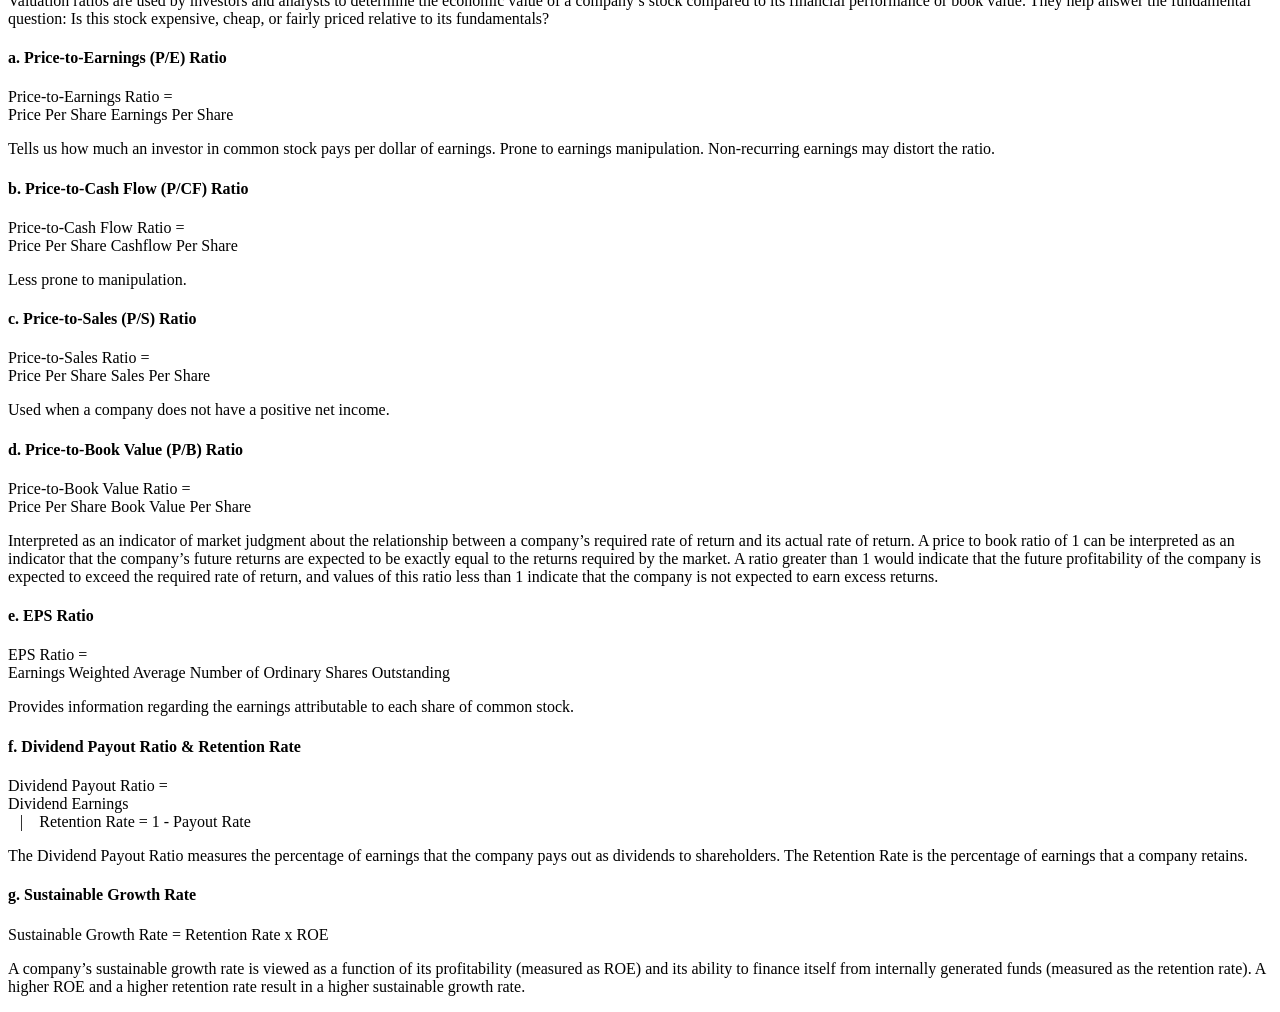
==== commit 912fe730: "Add ratio analysis toolkit in ratios.html This file contains a comprehensive guide on ratio analysis" ====
--- a/ratios.html
+++ b/ratios.html
@@ -1,16 +1,4 @@
-<!DOCTYPE html>
-<html lang="en">
-<head>
-    <meta charset="UTF-8">
-    <meta name="viewport" content="width=device-width, initial-scale=1.0">
-    <title>Financial Analysis & Valuation Toolkit</title>
-    <style>
-        :root {
-            --primary-navy: #0d233a;
-            --accent-gold: #d4af37;
-            --dark-gray: #1a1a1a;
-            --light-bg: #f8f9fa;
-            --border-color: #e0e0e0;
+lor: #e0e0e0;
             --text-muted: #555555;
         }
 
